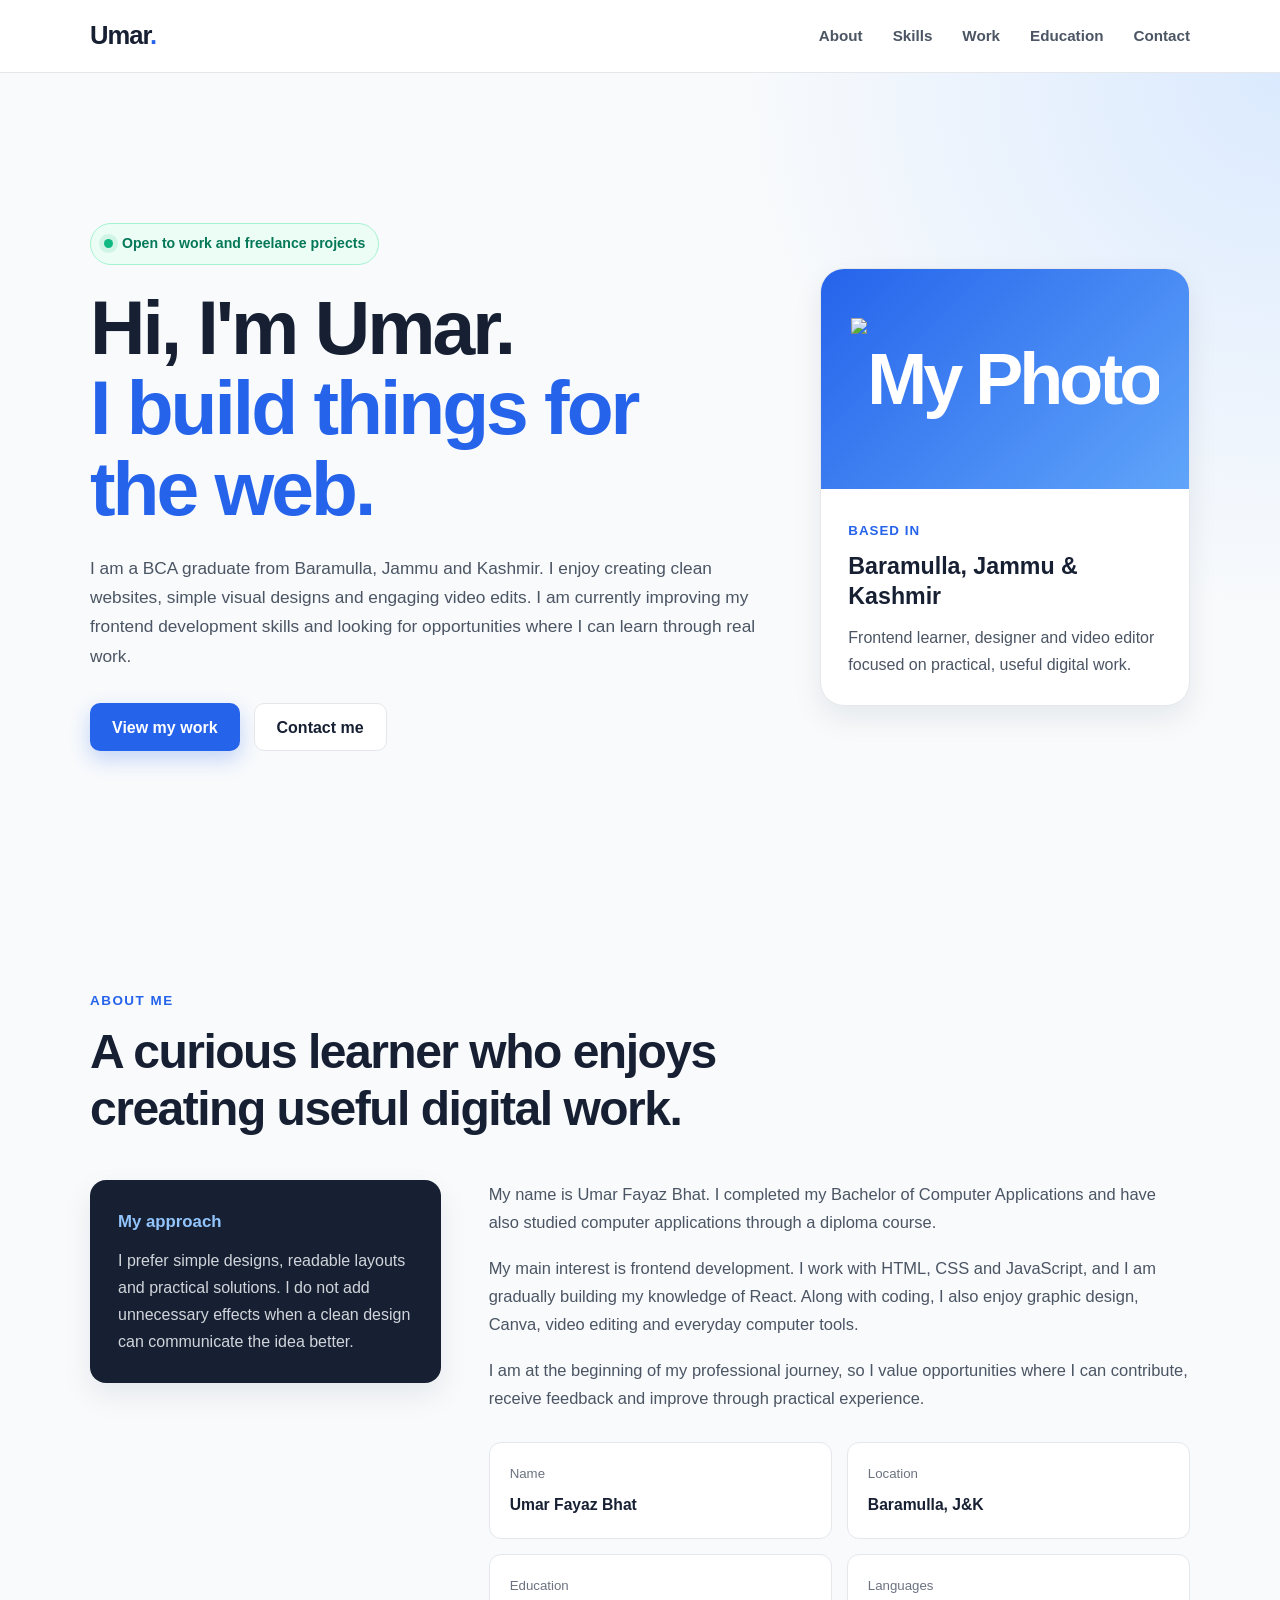
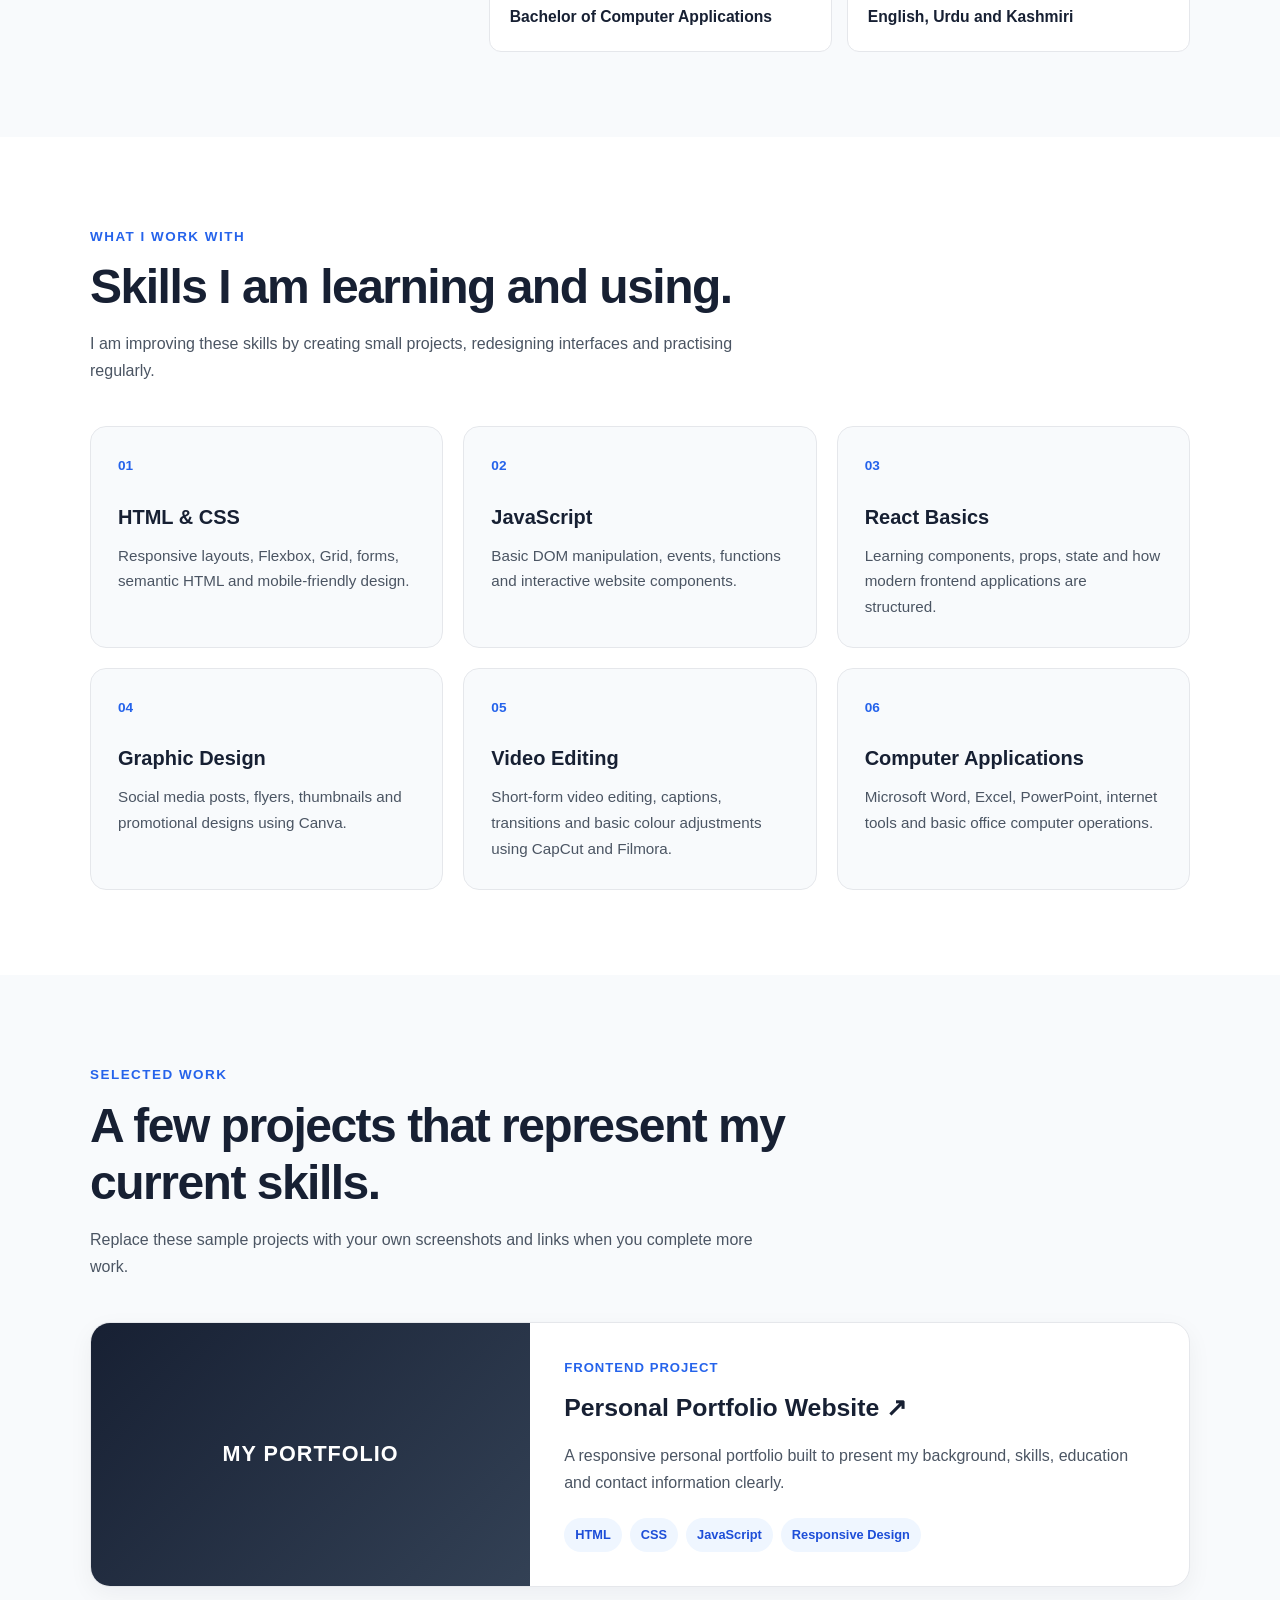
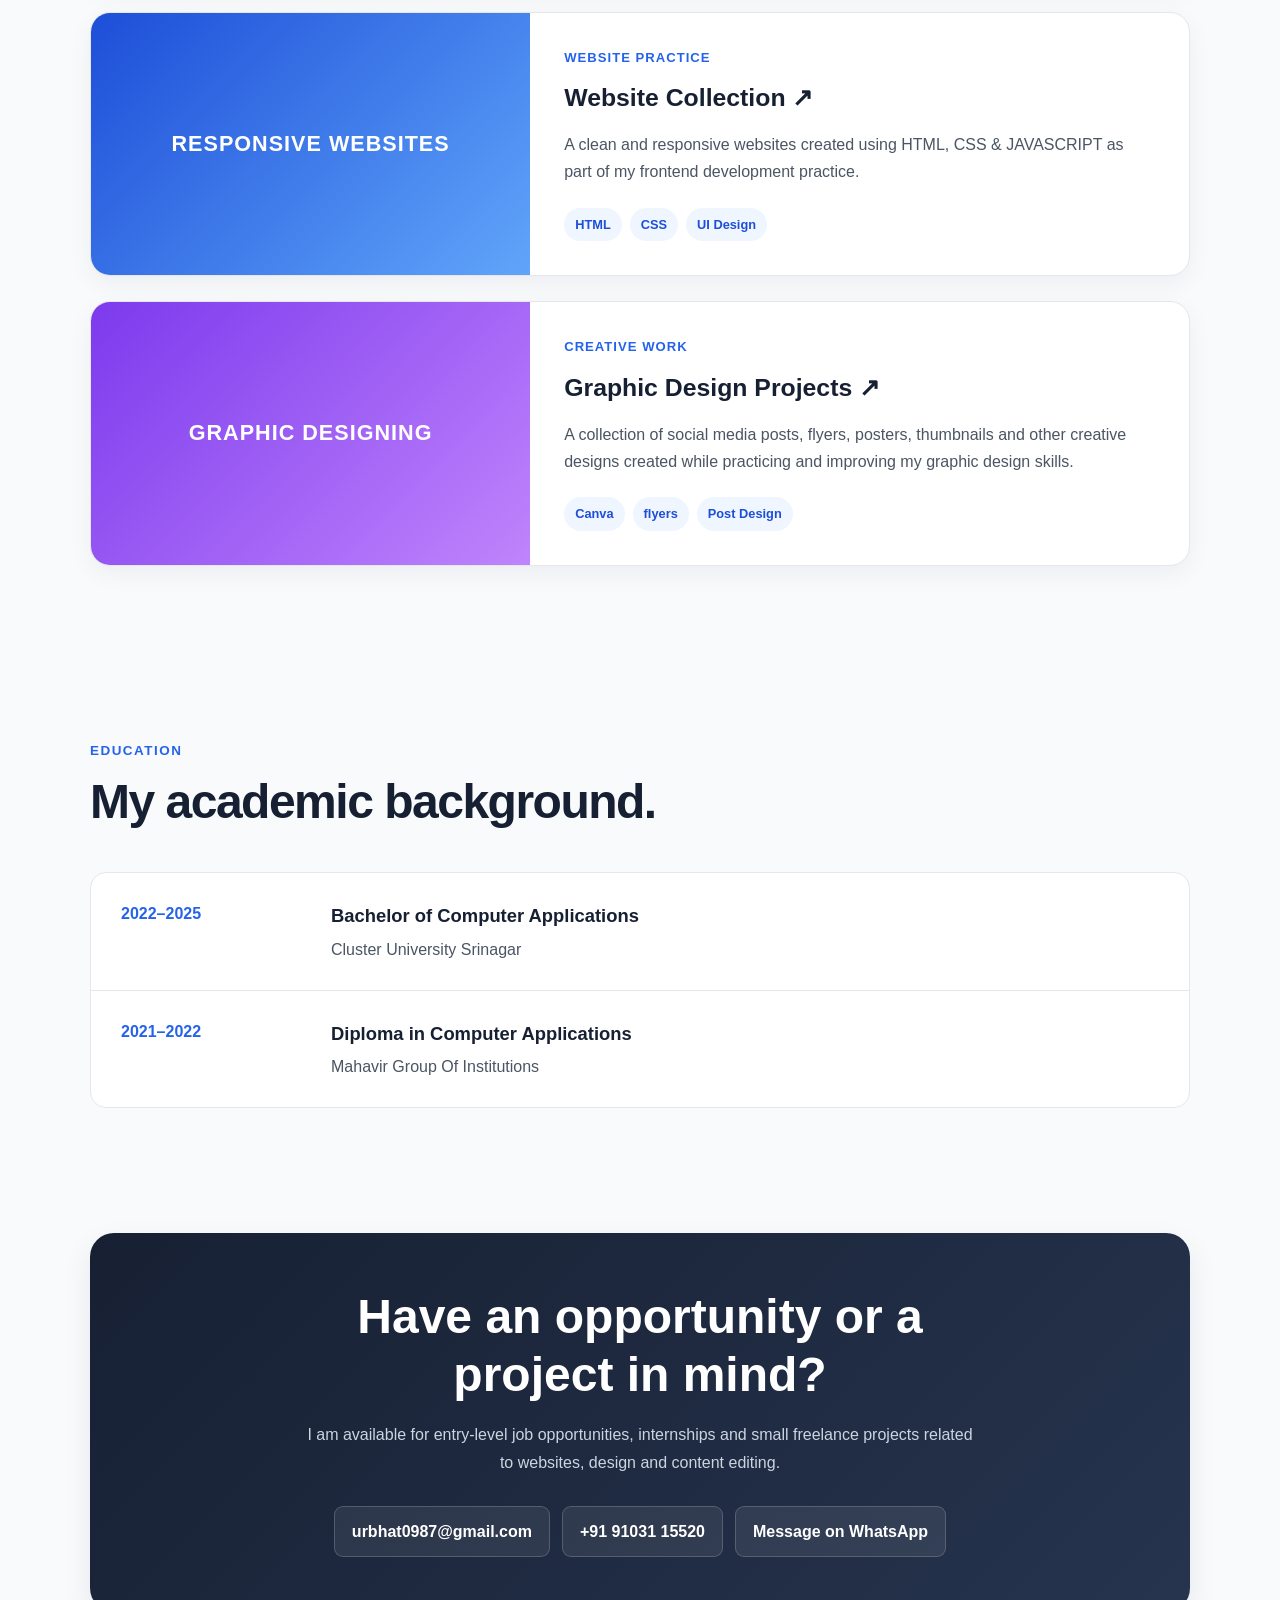
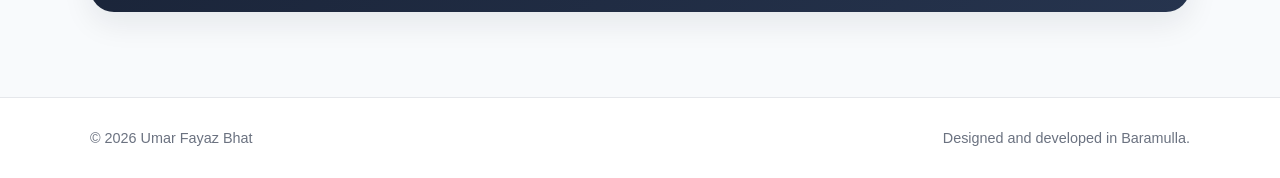
==== index.html @ e123c555 "Add files via upload" ====
<!DOCTYPE html>
<html lang="en">
<head>
  <meta charset="UTF-8">
  <meta name="viewport" content="width=device-width, initial-scale=1.0">
  <meta name="description" content="Portfolio of Umar Fayaz Bhat, a BCA graduate from Baramulla, Jammu and Kashmir.">
  <title>Umar Fayaz Bhat | Portfolio</title>

  <link rel="stylesheet" href="MyPortfolio.css">
</head>

<body>
  <header>
    <nav class="container">
      <a href="#home" class="logo">Umar<span>.</span></a>

      <button
        class="menu-button"
        id="menuButton"
        aria-label="Open navigation menu"
      >
        ☰
      </button>

      <ul class="nav-links" id="navLinks">
        <li><a href="#about">About</a></li>
        <li><a href="#skills">Skills</a></li>
        <li><a href="#work">Work</a></li>
        <li><a href="#education">Education</a></li>
        <li><a href="#contact">Contact</a></li>
      </ul>
    </nav>
  </header>

  <main>
    <section class="hero" id="home">
      <div class="container hero-grid">
        <div>
          <div class="availability">
            <span class="availability-dot"></span>
            Open to work and freelance projects
          </div>

          <h1>
            Hi, I'm Umar.
            <span>I build things for the web.</span>
          </h1>

          <p class="hero-description">
            I am a BCA graduate from Baramulla, Jammu and Kashmir. I enjoy
            creating clean websites, simple visual designs and engaging video
            edits. I am currently improving my frontend development skills and
            looking for opportunities where I can learn through real work.
          </p>

          <div class="hero-actions">
            <a href="#work" class="button button-primary">View my work</a>
            <a href="#contact" class="button button-secondary">Contact me</a>
          </div>
        </div>

        <aside class="hero-card">
          <img src="" alt="">
          <div class="profile-initials"><img src="D:\PORTFOLIO\IMAGES\My pic.png" alt="My Photo"></div>

          <div class="hero-card-content">
            <small>Based in</small>
            <h2>Baramulla, Jammu &amp; Kashmir</h2>
            <p>
              Frontend learner, designer and video editor focused on practical,
              useful digital work.
            </p>
          </div>
        </aside>
      </div>
    </section>

    <section id="about">
      <div class="container">
        <div class="section-heading">
          <span class="section-label">About me</span>
          <h2>A curious learner who enjoys creating useful digital work.</h2>
        </div>

        <div class="about-grid">
          <div class="about-note">
            <strong>My approach</strong>
            <p>
              I prefer simple designs, readable layouts and practical solutions.
              I do not add unnecessary effects when a clean design can
              communicate the idea better.
            </p>
          </div>

          <div class="about-text">
            <p>
              My name is Umar Fayaz Bhat. I completed my Bachelor of Computer
              Applications and have also studied computer applications through
              a diploma course.
            </p>

            <p>
              My main interest is frontend development. I work with HTML, CSS
              and JavaScript, and I am gradually building my knowledge of React.
              Along with coding, I also enjoy graphic design, Canva, video
              editing and everyday computer tools.
            </p>

            <p>
              I am at the beginning of my professional journey, so I value
              opportunities where I can contribute, receive feedback and improve
              through practical experience.
            </p>

            <div class="about-details">
              <div class="detail">
                <span>Name</span>
                <strong>Umar Fayaz Bhat</strong>
              </div>

              <div class="detail">
                <span>Location</span>
                <strong>Baramulla, J&amp;K</strong>
              </div>

              <div class="detail">
                <span>Education</span>
                <strong>Bachelor of Computer Applications</strong>
              </div>

              <div class="detail">
                <span>Languages</span>
                <strong>English, Urdu and Kashmiri</strong>
              </div>
            </div>
          </div>
        </div>
      </div>
    </section>

    <section class="skills" id="skills">
      <div class="container">
        <div class="section-heading">
          <span class="section-label">What I work with</span>
          <h2>Skills I am learning and using.</h2>
          <p>
            I am improving these skills by creating small projects,
            redesigning interfaces and practising regularly.
          </p>
        </div>

        <div class="skills-grid">
          <article class="skill-card">
            <div class="skill-number">01</div>
            <h3>HTML &amp; CSS</h3>
            <p>
              Responsive layouts, Flexbox, Grid, forms, semantic HTML and
              mobile-friendly design.
            </p>
          </article>

          <article class="skill-card">
            <div class="skill-number">02</div>
            <h3>JavaScript</h3>
            <p>
              Basic DOM manipulation, events, functions and interactive website
              components.
            </p>
          </article>

          <article class="skill-card">
            <div class="skill-number">03</div>
            <h3>React Basics</h3>
            <p>
              Learning components, props, state and how modern frontend
              applications are structured.
            </p>
          </article>

          <article class="skill-card">
            <div class="skill-number">04</div>
            <h3>Graphic Design</h3>
            <p>
              Social media posts, flyers, thumbnails and promotional designs
              using Canva.
            </p>
          </article>

          <article class="skill-card">
            <div class="skill-number">05</div>
            <h3>Video Editing</h3>
            <p>
              Short-form video editing, captions, transitions and basic colour
              adjustments using CapCut and Filmora.
            </p>
          </article>

          <article class="skill-card">
            <div class="skill-number">06</div>
            <h3>Computer Applications</h3>
            <p>
              Microsoft Word, Excel, PowerPoint, internet tools and basic office
              computer operations.
            </p>
          </article>
        </div>
      </div>
    </section>

    <section id="work">
      <div class="container">
        <div class="section-heading">
          <span class="section-label">Selected work</span>
          <h2>A few projects that represent my current skills.</h2>
          <p>
            Replace these sample projects with your own screenshots and links
            when you complete more work.
          </p>
        </div>

        <div class="project-list">
          <article class="project">
            <div class="project-visual">
              <span>MY PORTFOLIO</span>
            </div>

            <div class="project-content">
              <div class="project-type">Frontend project</div>
              <h3><a href="///D:/PORTFOLIO/index.html#home">Personal Portfolio Website ↗</a></h3>
              <p>
                A responsive personal portfolio built to present my background,
                skills, education and contact information clearly.
              </p>

              <div class="project-tools">
                <span>HTML</span>
                <span>CSS</span>
                <span>JavaScript</span>
                <span>Responsive Design</span>
              </div>
            </div>
          </article>

          <article class="project">
            <div class="project-visual">
              <span>RESPONSIVE WEBSITES</span>
            </div>

            <div class="project-content">
              <div class="project-type">Website Practice</div>
              <h3><a href="///D:/PORTFOLIO/Websites.html">Website Collection ↗</a></h3>

              <p>
                A clean and responsive websites created using HTML, CSS & JAVASCRIPT as part
                of my frontend development practice.
              </p>

              <div class="project-tools">
                <span>HTML</span>
                <span>CSS</span>
                <span>UI Design</span>
              </div>
            </div>
          </article>

          <article class="project">
            <div class="project-visual">
              <span>GRAPHIC DESIGNING</span>
            </div>

            <div class="project-content">
              <div class="project-type">Creative Work</div>
              <h3><a href="///D:/PORTFOLIO/designing.html">Graphic Design Projects ↗</a></h3>
              <p>
                A collection of social media posts, flyers, posters, thumbnails and
                other creative designs created while practicing and improving my
                graphic design skills.
              </p>

              <div class="project-tools">
                <span>Canva</span>
                <span>flyers</span>
                <span>Post Design</span>
              </div>
            </div>
          </article>
        </div>
      </div>
    </section>

    <section id="education">
      <div class="container">
        <div class="section-heading">
          <span class="section-label">Education</span>
          <h2>My academic background.</h2>
        </div>

        <div class="education-list">
          <article class="education-item">
            <div class="education-year">2022–2025</div>
            <div>
              <h3>Bachelor of Computer Applications</h3>
              <p>Cluster University Srinagar</p>
            </div>
          </article>

          <article class="education-item">
            <div class="education-year">2021–2022</div>
            <div>
              <h3>Diploma in Computer Applications</h3>
              <p>Mahavir Group Of Institutions</p>
            </div>
          </article>
        </div>
      </div>
    </section>

    <section class="contact" id="contact">
      <div class="container">
        <div class="contact-box">
          <h2>Have an opportunity or a project in mind?</h2>

          <p>
            I am available for entry-level job opportunities, internships and
            small freelance projects related to websites, design and content
            editing.
          </p>

          <div class="contact-links">
            <a class="contact-link" href="mailto:urbhat0987@gmail.com">
              urbhat0987@gmail.com
            </a>

            <a class="contact-link" href="tel:+919103115520">
              +91 91031 15520
            </a>

            <a
              class="contact-link"
              href="https://wa.me/919103115520"
              target="_blank"
              rel="noopener noreferrer"
            >
              Message on WhatsApp
            </a>
          </div>
        </div>
      </div>
    </section>
  </main>

  <footer>
    <div class="container footer-content">
      <p>© <span id="currentYear"></span> Umar Fayaz Bhat</p>
      <p>Designed and developed in Baramulla.</p>
    </div>
  </footer>

  <script src="MyPortfolio.js"></script>
</body>
</html>
---- MyPortfolio.css ----
:root {
  --primary: #2563eb;
  --primary-dark: #1d4ed8;
  --dark: #172033;
  --text: #4b5563;
  --light-text: #6b7280;
  --background: #f8fafc;
  --surface: #ffffff;
  --soft-blue: #eff6ff;
  --border: #e5e7eb;
  --shadow: 0 12px 30px rgba(15, 23, 42, 0.08);
  --radius: 16px;
}

* {
  margin: 0;
  padding: 0;
  box-sizing: border-box;
}

html {
  scroll-behavior: smooth;
}

body {
  font-family: Arial, Helvetica, sans-serif;
  background: var(--background);
  color: var(--dark);
  line-height: 1.7;
}

a {
  color: inherit;
  text-decoration: none;
}

ul {
  list-style: none;
}

img {
  max-width: 100%;
  display: block;
}

.container {
  width: min(1100px, 90%);
  margin: 0 auto;
}

section {
  padding: 85px 0;
}

/* Header and navigation */

header {
  position: sticky;
  top: 0;
  z-index: 1000;
  background: rgba(255, 255, 255, 0.95);
  border-bottom: 1px solid var(--border);
  backdrop-filter: blur(10px);
}

nav {
  min-height: 72px;
  display: flex;
  align-items: center;
  justify-content: space-between;
}

.logo {
  font-size: 1.6rem;
  font-weight: 800;
  color: var(--dark);
  letter-spacing: -1px;
}

.logo span {
  color: var(--primary);
}

.nav-links {
  display: flex;
  align-items: center;
  gap: 30px;
}

.nav-links a {
  position: relative;
  color: var(--text);
  font-size: 0.95rem;
  font-weight: 600;
  transition: color 0.25s ease;
}

.nav-links a::after {
  content: "";
  position: absolute;
  left: 0;
  bottom: -7px;
  width: 0;
  height: 2px;
  background: var(--primary);
  transition: width 0.25s ease;
}

.nav-links a:hover {
  color: var(--primary);
}

.nav-links a:hover::after {
  width: 100%;
}

.menu-button {
  display: none;
  border: 0;
  background: var(--soft-blue);
  color: var(--primary);
  width: 43px;
  height: 43px;
  border-radius: 10px;
  font-size: 1.4rem;
  cursor: pointer;
}

/* Hero section */

.hero {
  min-height: calc(100vh - 72px);
  display: flex;
  align-items: center;
  background:
    radial-gradient(circle at top right, #dbeafe 0, transparent 35%),
    var(--background);
}

.hero-grid {
  display: grid;
  grid-template-columns: 1.35fr 0.75fr;
  gap: 65px;
  align-items: center;
}

.availability {
  display: inline-flex;
  align-items: center;
  gap: 9px;
  margin-bottom: 22px;
  padding: 8px 13px;
  background: #ecfdf5;
  color: #047857;
  border: 1px solid #a7f3d0;
  border-radius: 50px;
  font-size: 0.88rem;
  font-weight: 700;
}

.availability-dot {
  width: 9px;
  height: 9px;
  background: #10b981;
  border-radius: 50%;
  box-shadow: 0 0 0 5px rgba(16, 185, 129, 0.13);
}

.hero h1 {
  max-width: 760px;
  font-size: clamp(2.7rem, 6vw, 5.1rem);
  line-height: 1.05;
  letter-spacing: -3px;
}

.hero h1 span {
  display: block;
  color: var(--primary);
}

.hero-description {
  max-width: 680px;
  margin-top: 25px;
  color: var(--text);
  font-size: 1.08rem;
}

.hero-actions {
  display: flex;
  flex-wrap: wrap;
  gap: 14px;
  margin-top: 32px;
}

.button {
  display: inline-flex;
  align-items: center;
  justify-content: center;
  min-height: 48px;
  padding: 0 22px;
  border-radius: 10px;
  font-weight: 700;
  transition: all 0.25s ease;
}

.button-primary {
  background: var(--primary);
  color: #ffffff;
  box-shadow: 0 8px 20px rgba(37, 99, 235, 0.25);
}

.button-primary:hover {
  background: var(--primary-dark);
  transform: translateY(-2px);
}

.button-secondary {
  background: var(--surface);
  color: var(--dark);
  border: 1px solid var(--border);
}

.button-secondary:hover {
  color: var(--primary);
  border-color: var(--primary);
  transform: translateY(-2px);
}

.hero-card {
  overflow: hidden;
  background: var(--surface);
  border: 1px solid var(--border);
  border-radius: 24px;
  box-shadow: var(--shadow);
}

.profile-initials {
  min-height: 220px;
  display: grid;
  place-items: center;
  background: linear-gradient(135deg, var(--primary), #60a5fa);
  color: #ffffff;
  font-size: 4.5rem;
  font-weight: 800;
  letter-spacing: -4px;
}

.hero-card-content {
  padding: 27px;
}

.hero-card-content small {
  color: var(--primary);
  font-weight: 700;
  text-transform: uppercase;
  letter-spacing: 1px;
}

.hero-card-content h2 {
  margin: 8px 0 12px;
  font-size: 1.45rem;
  line-height: 1.3;
}

.hero-card-content p {
  color: var(--text);
}

/* Shared headings */

.section-heading {
  max-width: 760px;
  margin-bottom: 42px;
}

.section-label {
  display: inline-block;
  margin-bottom: 10px;
  color: var(--primary);
  font-size: 0.84rem;
  font-weight: 800;
  letter-spacing: 1.5px;
  text-transform: uppercase;
}

.section-heading h2 {
  font-size: clamp(2rem, 4vw, 3rem);
  line-height: 1.2;
  letter-spacing: -1.5px;
}

.section-heading p {
  margin-top: 14px;
  color: var(--text);
  max-width: 680px;
}

/* About section */

.about-grid {
  display: grid;
  grid-template-columns: 0.75fr 1.5fr;
  gap: 48px;
  align-items: start;
}

.about-note {
  position: sticky;
  top: 105px;
  padding: 28px;
  background: var(--dark);
  color: #ffffff;
  border-radius: var(--radius);
  box-shadow: var(--shadow);
}

.about-note strong {
  display: block;
  margin-bottom: 10px;
  color: #93c5fd;
  font-size: 1.05rem;
}

.about-note p {
  color: #d1d5db;
}

.about-text > p {
  margin-bottom: 18px;
  color: var(--text);
  font-size: 1.03rem;
}

.about-details {
  display: grid;
  grid-template-columns: repeat(2, 1fr);
  gap: 15px;
  margin-top: 30px;
}

.detail {
  padding: 20px;
  background: var(--surface);
  border: 1px solid var(--border);
  border-radius: 12px;
}

.detail span {
  display: block;
  margin-bottom: 5px;
  color: var(--light-text);
  font-size: 0.83rem;
}

.detail strong {
  font-size: 0.98rem;
}

/* Skills section */

.skills {
  background: var(--surface);
}

.skills-grid {
  display: grid;
  grid-template-columns: repeat(3, 1fr);
  gap: 20px;
}

.skill-card {
  position: relative;
  padding: 27px;
  background: var(--background);
  border: 1px solid var(--border);
  border-radius: var(--radius);
  transition: transform 0.25s ease, box-shadow 0.25s ease,
    border-color 0.25s ease;
}

.skill-card:hover {
  transform: translateY(-6px);
  border-color: #bfdbfe;
  box-shadow: var(--shadow);
}

.skill-number {
  margin-bottom: 22px;
  color: var(--primary);
  font-size: 0.85rem;
  font-weight: 800;
}

.skill-card h3 {
  margin-bottom: 9px;
  font-size: 1.25rem;
}

.skill-card p {
  color: var(--text);
  font-size: 0.95rem;
}

/* Projects section */

.project-list {
  display: grid;
  gap: 25px;
}

.project {
  overflow: hidden;
  display: grid;
  grid-template-columns: 0.8fr 1.2fr;
  background: var(--surface);
  border: 1px solid var(--border);
  border-radius: 20px;
  box-shadow: 0 8px 25px rgba(15, 23, 42, 0.05);
  transition: transform 0.25s ease, box-shadow 0.25s ease;
}

.project:hover {
  transform: translateY(-5px);
  box-shadow: var(--shadow);
}

.project-visual {
  min-height: 245px;
  display: grid;
  place-items: center;
  padding: 25px;
  background: linear-gradient(135deg, #172033, #334155);
  color: #ffffff;
  text-align: center;
}

.project:nth-child(2) .project-visual {
  background: linear-gradient(135deg, #1d4ed8, #60a5fa);
}

.project:nth-child(3) .project-visual {
  background: linear-gradient(135deg, #7c3aed, #c084fc);
}

.project-visual span {
  font-size: 1.35rem;
  font-weight: 800;
  letter-spacing: 1px;
}

.project-content {
  padding: 34px;
}

.project-type {
  min-height: 20px;
  margin-bottom: 8px;
  color: var(--primary);
  font-size: 0.82rem;
  font-weight: 800;
  letter-spacing: 1px;
  text-transform: uppercase;
}

.project-content h3 {
  margin-bottom: 12px;
  font-size: 1.55rem;
}

.project-content h3 a {
  transition: color 0.2s ease;
}

.project-content h3 a:hover {
  color: var(--primary);
}

.project-content p {
  color: var(--text);
}

.project-tools {
  display: flex;
  flex-wrap: wrap;
  gap: 8px;
  margin-top: 22px;
}

.project-tools span {
  padding: 6px 11px;
  background: var(--soft-blue);
  color: var(--primary-dark);
  border-radius: 50px;
  font-size: 0.8rem;
  font-weight: 700;
}

/* Education section */

.education-list {
  overflow: hidden;
  background: var(--surface);
  border: 1px solid var(--border);
  border-radius: var(--radius);
}

.education-item {
  display: grid;
  grid-template-columns: 180px 1fr;
  gap: 30px;
  padding: 27px 30px;
  border-bottom: 1px solid var(--border);
}

.education-item:last-child {
  border-bottom: 0;
}

.education-year {
  color: var(--primary);
  font-weight: 800;
}

.education-item h3 {
  margin-bottom: 4px;
  font-size: 1.15rem;
}

.education-item p {
  color: var(--text);
}

/* Contact section */

.contact {
  padding-top: 40px;
}

.contact-box {
  padding: 55px;
  background: linear-gradient(135deg, var(--dark), #26344e);
  color: #ffffff;
  border-radius: 24px;
  text-align: center;
  box-shadow: var(--shadow);
}

.contact-box h2 {
  max-width: 700px;
  margin: 0 auto;
  font-size: clamp(2rem, 4vw, 3rem);
  line-height: 1.2;
}

.contact-box > p {
  max-width: 680px;
  margin: 18px auto 0;
  color: #cbd5e1;
}

.contact-links {
  display: flex;
  flex-wrap: wrap;
  justify-content: center;
  gap: 12px;
  margin-top: 30px;
}

.contact-link {
  padding: 11px 17px;
  background: rgba(255, 255, 255, 0.08);
  border: 1px solid rgba(255, 255, 255, 0.18);
  border-radius: 9px;
  color: #ffffff;
  font-weight: 700;
  transition: all 0.25s ease;
}

.contact-link:hover {
  background: #ffffff;
  color: var(--dark);
}

/* Footer */

footer {
  padding: 28px 0;
  background: var(--surface);
  border-top: 1px solid var(--border);
}

.footer-content {
  display: flex;
  justify-content: space-between;
  gap: 20px;
  color: var(--light-text);
  font-size: 0.9rem;
}

/* Responsive design */

@media (max-width: 900px) {
  .hero-grid,
  .about-grid {
    grid-template-columns: 1fr;
  }

  .hero {
    padding-top: 65px;
  }

  .hero-card {
    max-width: 520px;
  }

  .about-note {
    position: static;
  }

  .skills-grid {
    grid-template-columns: repeat(2, 1fr);
  }

  .project {
    grid-template-columns: 1fr;
  }

  .project-visual {
    min-height: 190px;
  }
}

@media (max-width: 700px) {
  section {
    padding: 65px 0;
  }

  .menu-button {
    display: grid;
    place-items: center;
  }

  .nav-links {
    position: absolute;
    top: 72px;
    left: 5%;
    right: 5%;
    display: none;
    flex-direction: column;
    align-items: stretch;
    gap: 0;
    padding: 12px;
    background: #ffffff;
    border: 1px solid var(--border);
    border-radius: 14px;
    box-shadow: var(--shadow);
  }

  .nav-links.active {
    display: flex;
  }

  .nav-links a {
    display: block;
    padding: 12px;
    border-radius: 8px;
  }

  .nav-links a:hover {
    background: var(--soft-blue);
  }

  .nav-links a::after {
    display: none;
  }

  .hero h1 {
    letter-spacing: -2px;
  }

  .skills-grid,
  .about-details {
    grid-template-columns: 1fr;
  }

  .education-item {
    grid-template-columns: 1fr;
    gap: 7px;
  }

  .contact-box {
    padding: 38px 22px;
  }

  .contact-links {
    flex-direction: column;
  }

  .contact-link {
    width: 100%;
  }

  .footer-content {
    flex-direction: column;
    text-align: center;
    gap: 5px;
  }
}

@media (max-width: 450px) {
  .container {
    width: min(92%, 1100px);
  }

  .hero-actions {
    flex-direction: column;
  }

  .button {
    width: 100%;
  }

  .project-content {
    padding: 25px 21px;
  }

  .profile-initials {
    min-height: 180px;
    font-size: 3.7rem;
  }
}
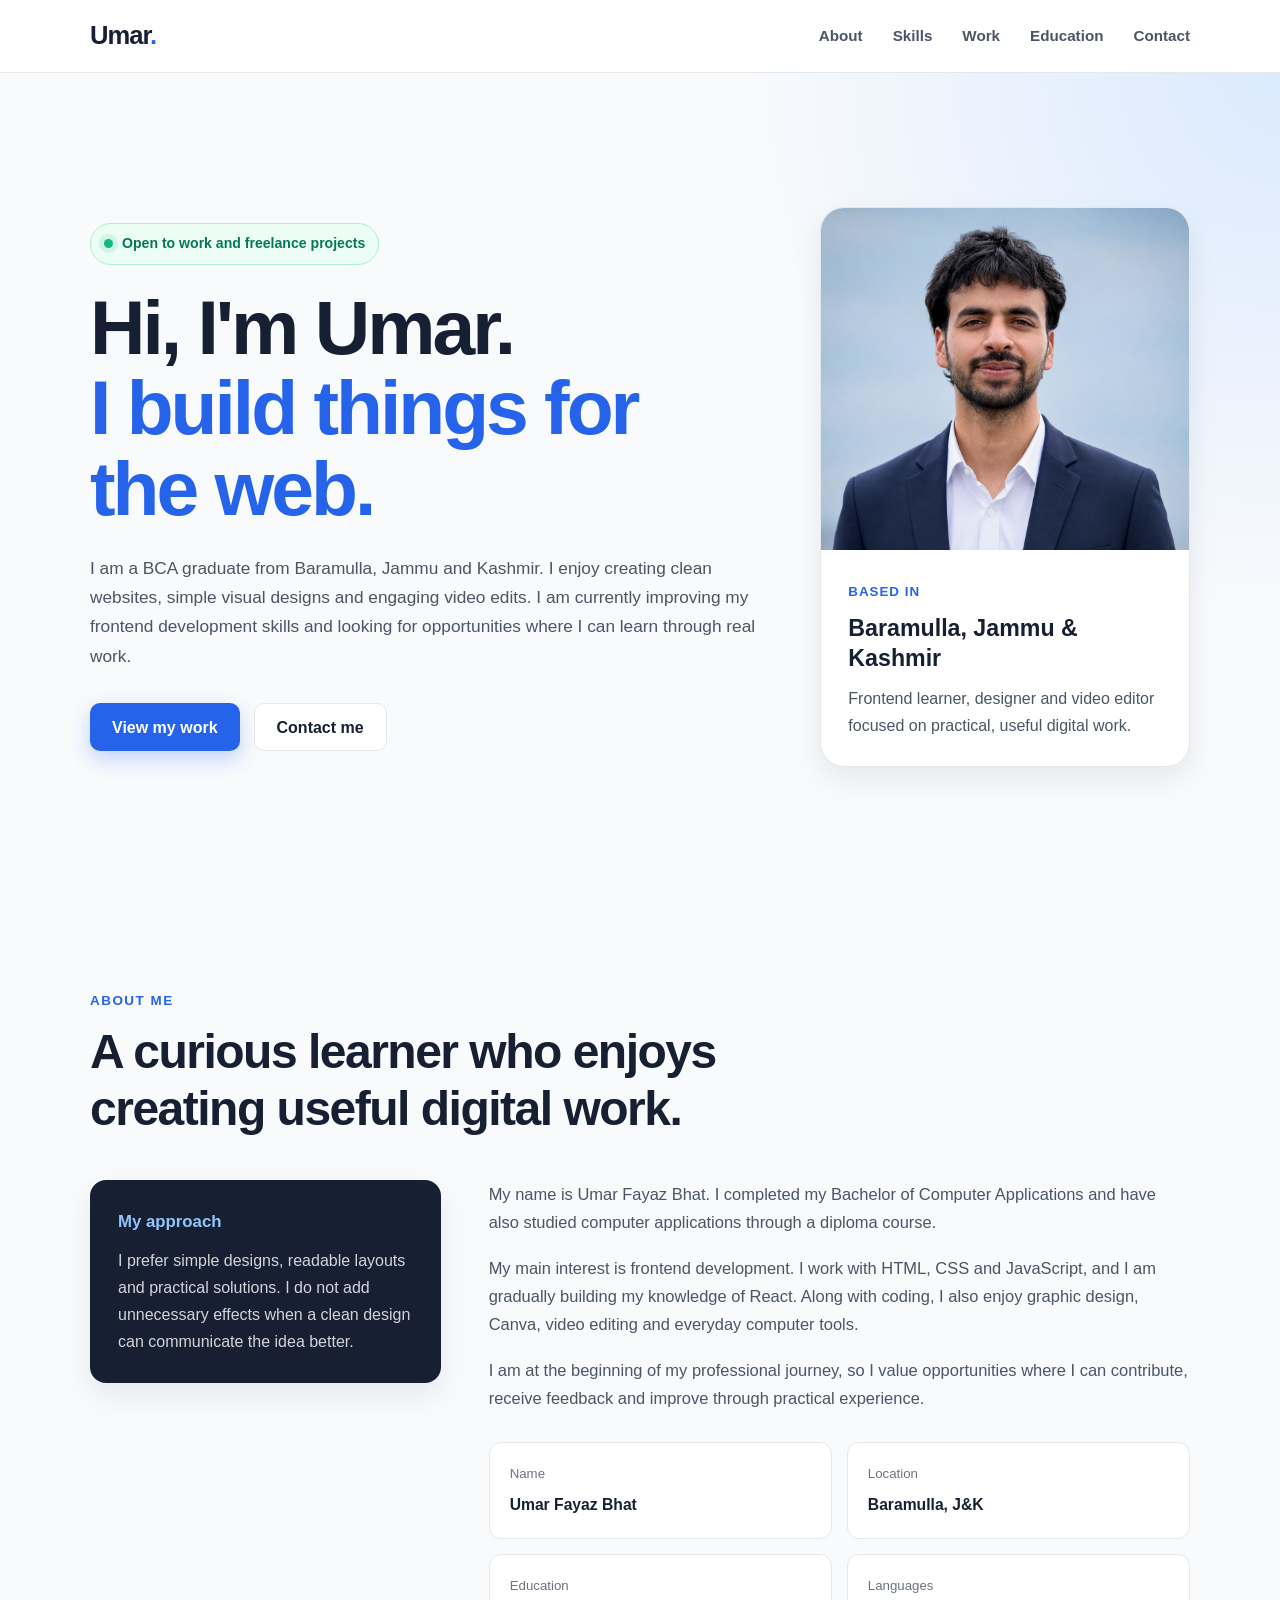
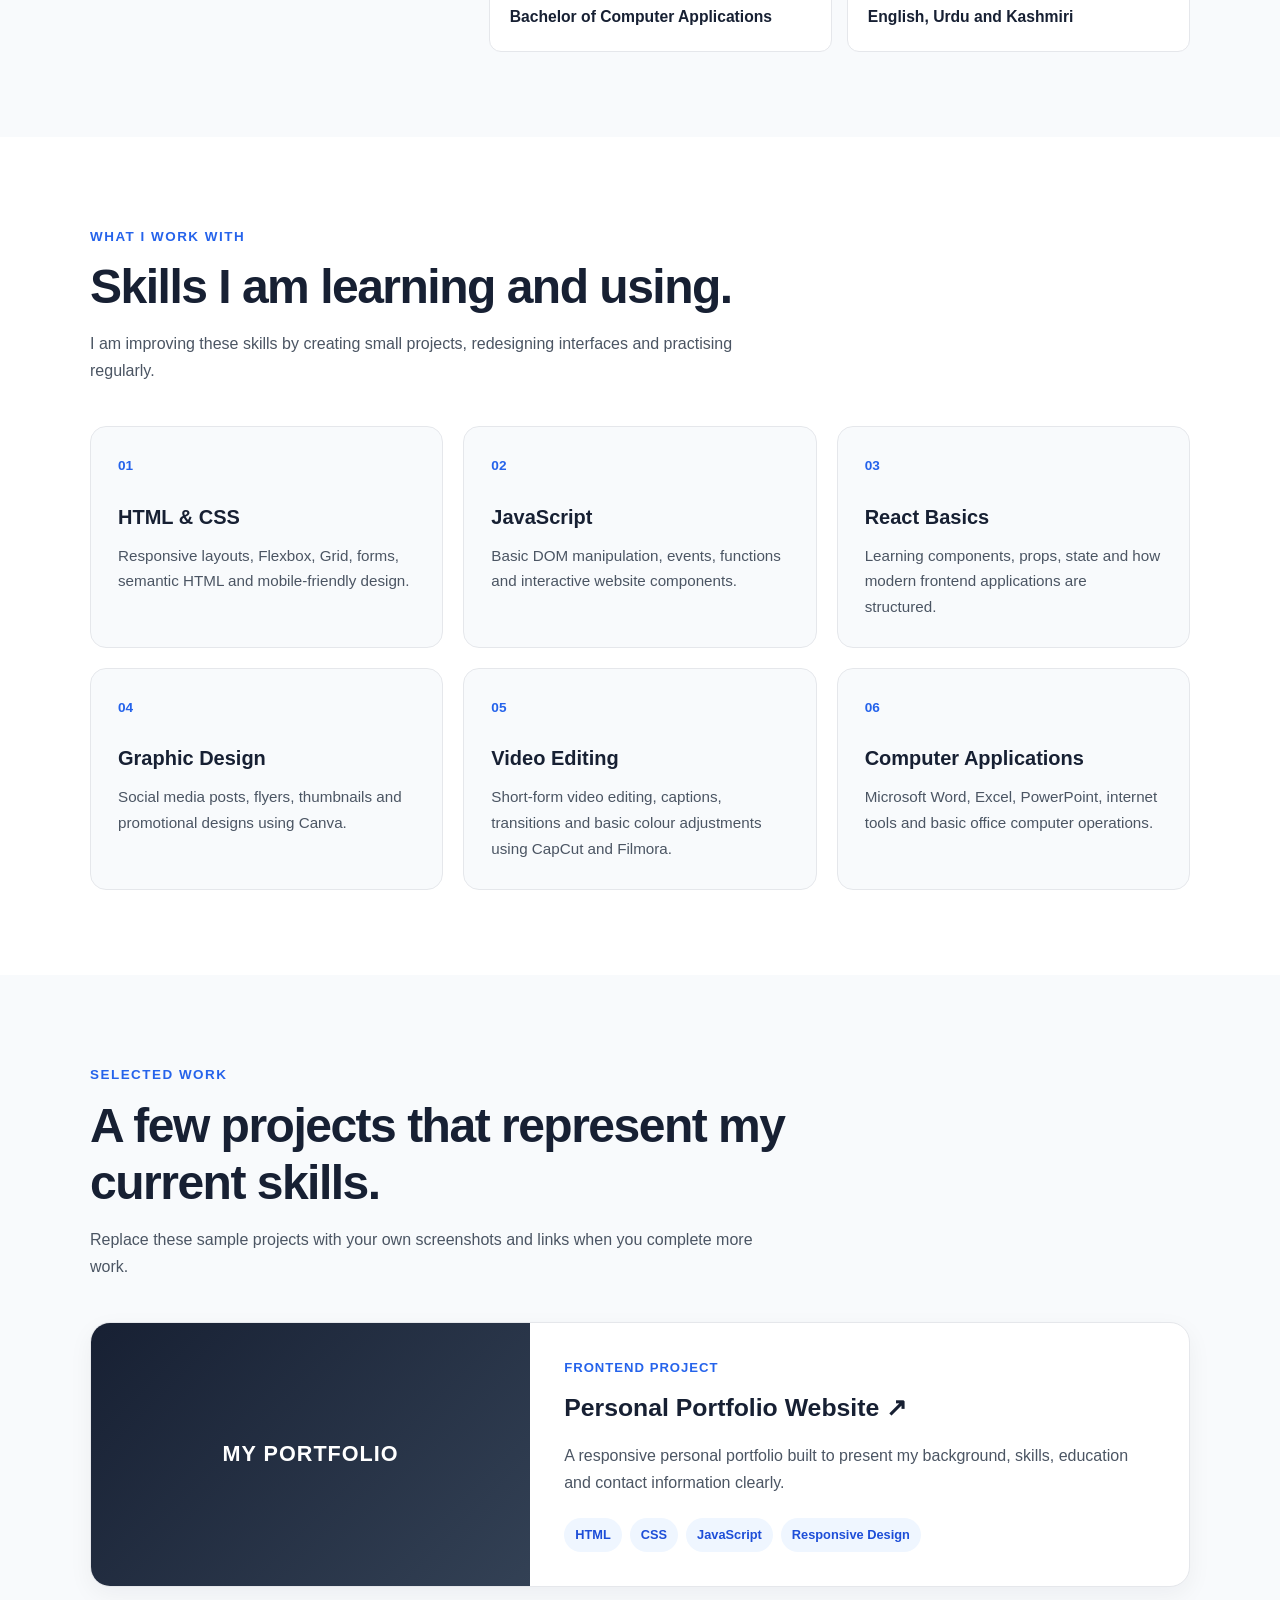
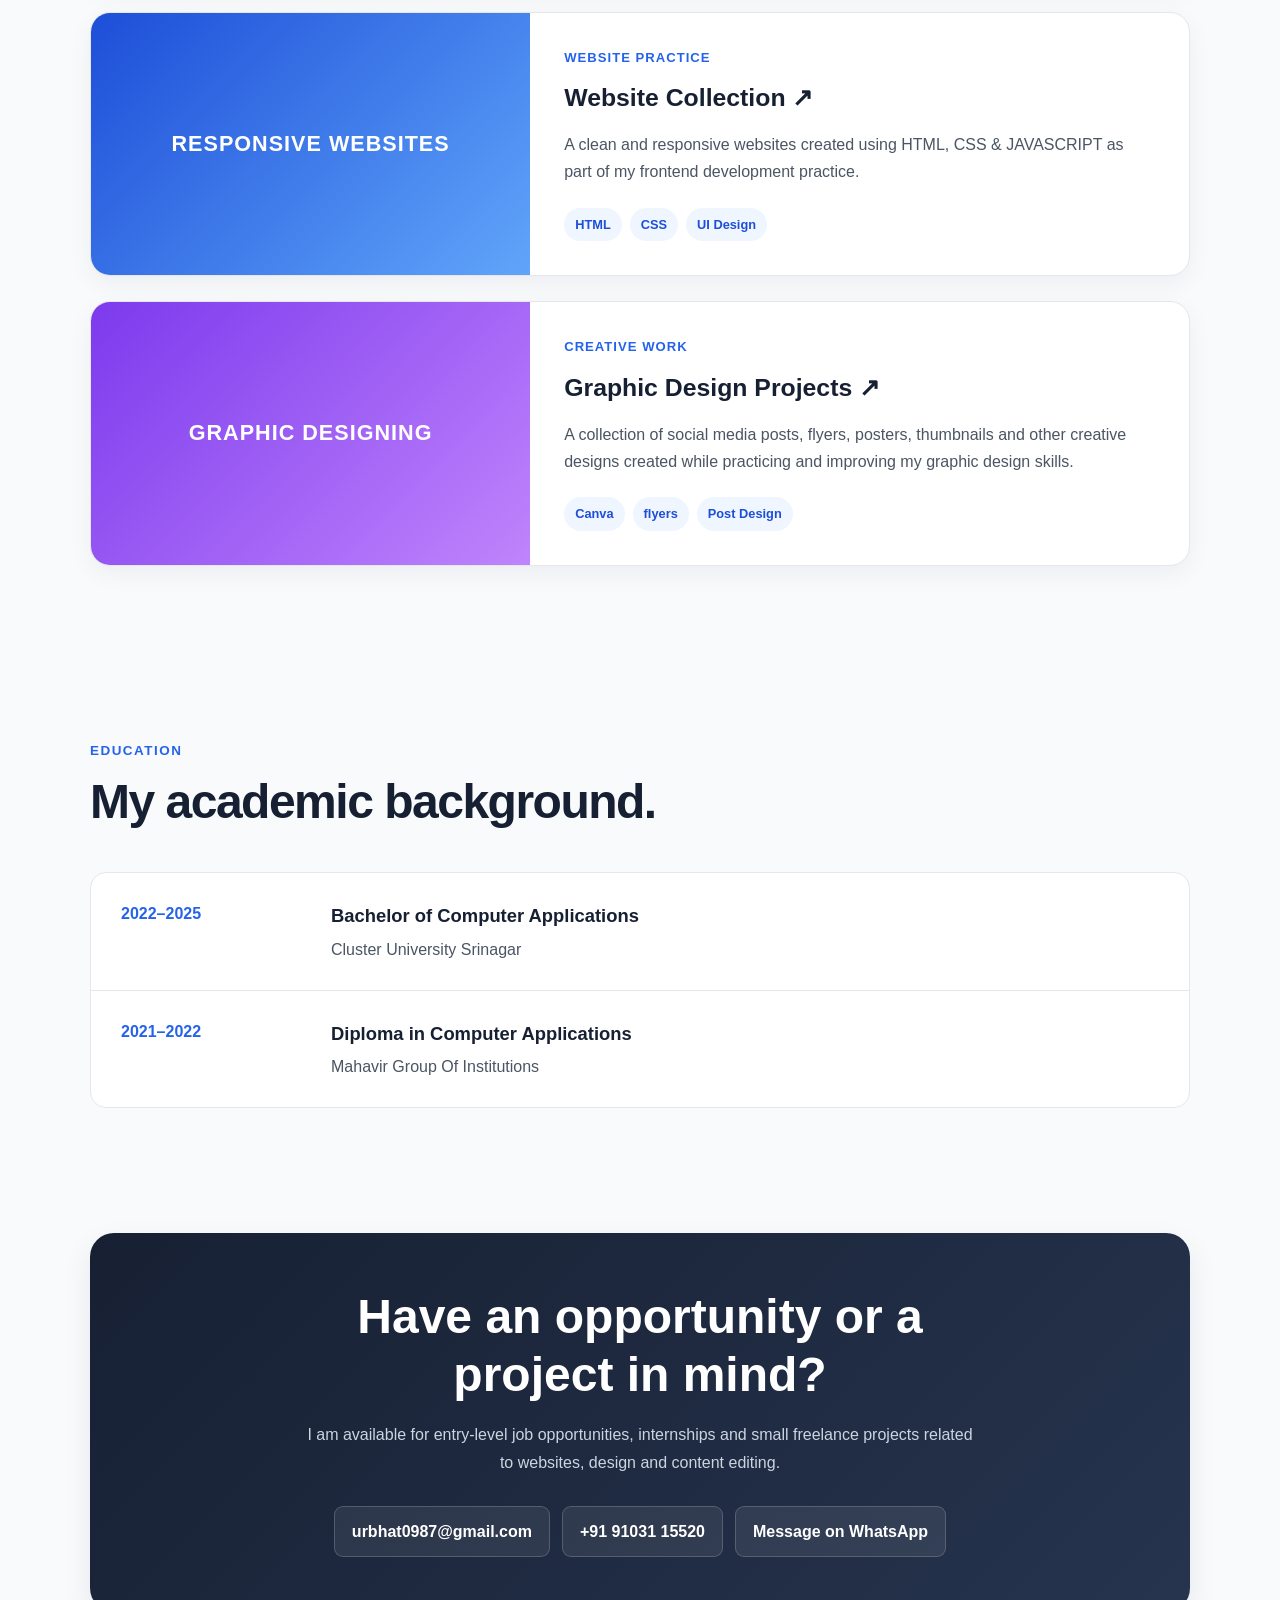
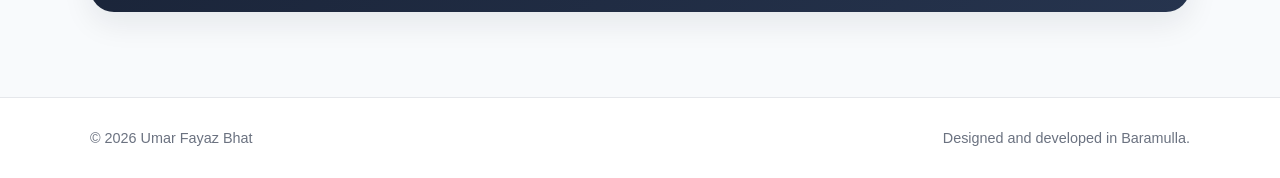
==== commit a4e09c20: "Update index.html" ====
--- a/index.html
+++ b/index.html
@@ -61,7 +61,7 @@
 
         <aside class="hero-card">
           <img src="" alt="">
-          <div class="profile-initials"><img src="D:\PORTFOLIO\IMAGES\My pic.png" alt="My Photo"></div>
+          <div class="profile-initials"><img src="My pic.png" alt="My Photo"></div>
 
           <div class="hero-card-content">
             <small>Based in</small>
@@ -226,7 +226,7 @@
 
             <div class="project-content">
               <div class="project-type">Frontend project</div>
-              <h3><a href="///D:/PORTFOLIO/index.html#home">Personal Portfolio Website ↗</a></h3>
+              <h3><a href="index.html#home">Personal Portfolio Website ↗</a></h3>
               <p>
                 A responsive personal portfolio built to present my background,
                 skills, education and contact information clearly.
@@ -248,7 +248,7 @@
 
             <div class="project-content">
               <div class="project-type">Website Practice</div>
-              <h3><a href="///D:/PORTFOLIO/Websites.html">Website Collection ↗</a></h3>
+              <h3><a href="Websites.html">Website Collection ↗</a></h3>
 
               <p>
                 A clean and responsive websites created using HTML, CSS & JAVASCRIPT as part
@@ -270,7 +270,7 @@
 
             <div class="project-content">
               <div class="project-type">Creative Work</div>
-              <h3><a href="///D:/PORTFOLIO/designing.html">Graphic Design Projects ↗</a></h3>
+              <h3><a href="designing.html">Graphic Design Projects ↗</a></h3>
               <p>
                 A collection of social media posts, flyers, posters, thumbnails and
                 other creative designs created while practicing and improving my
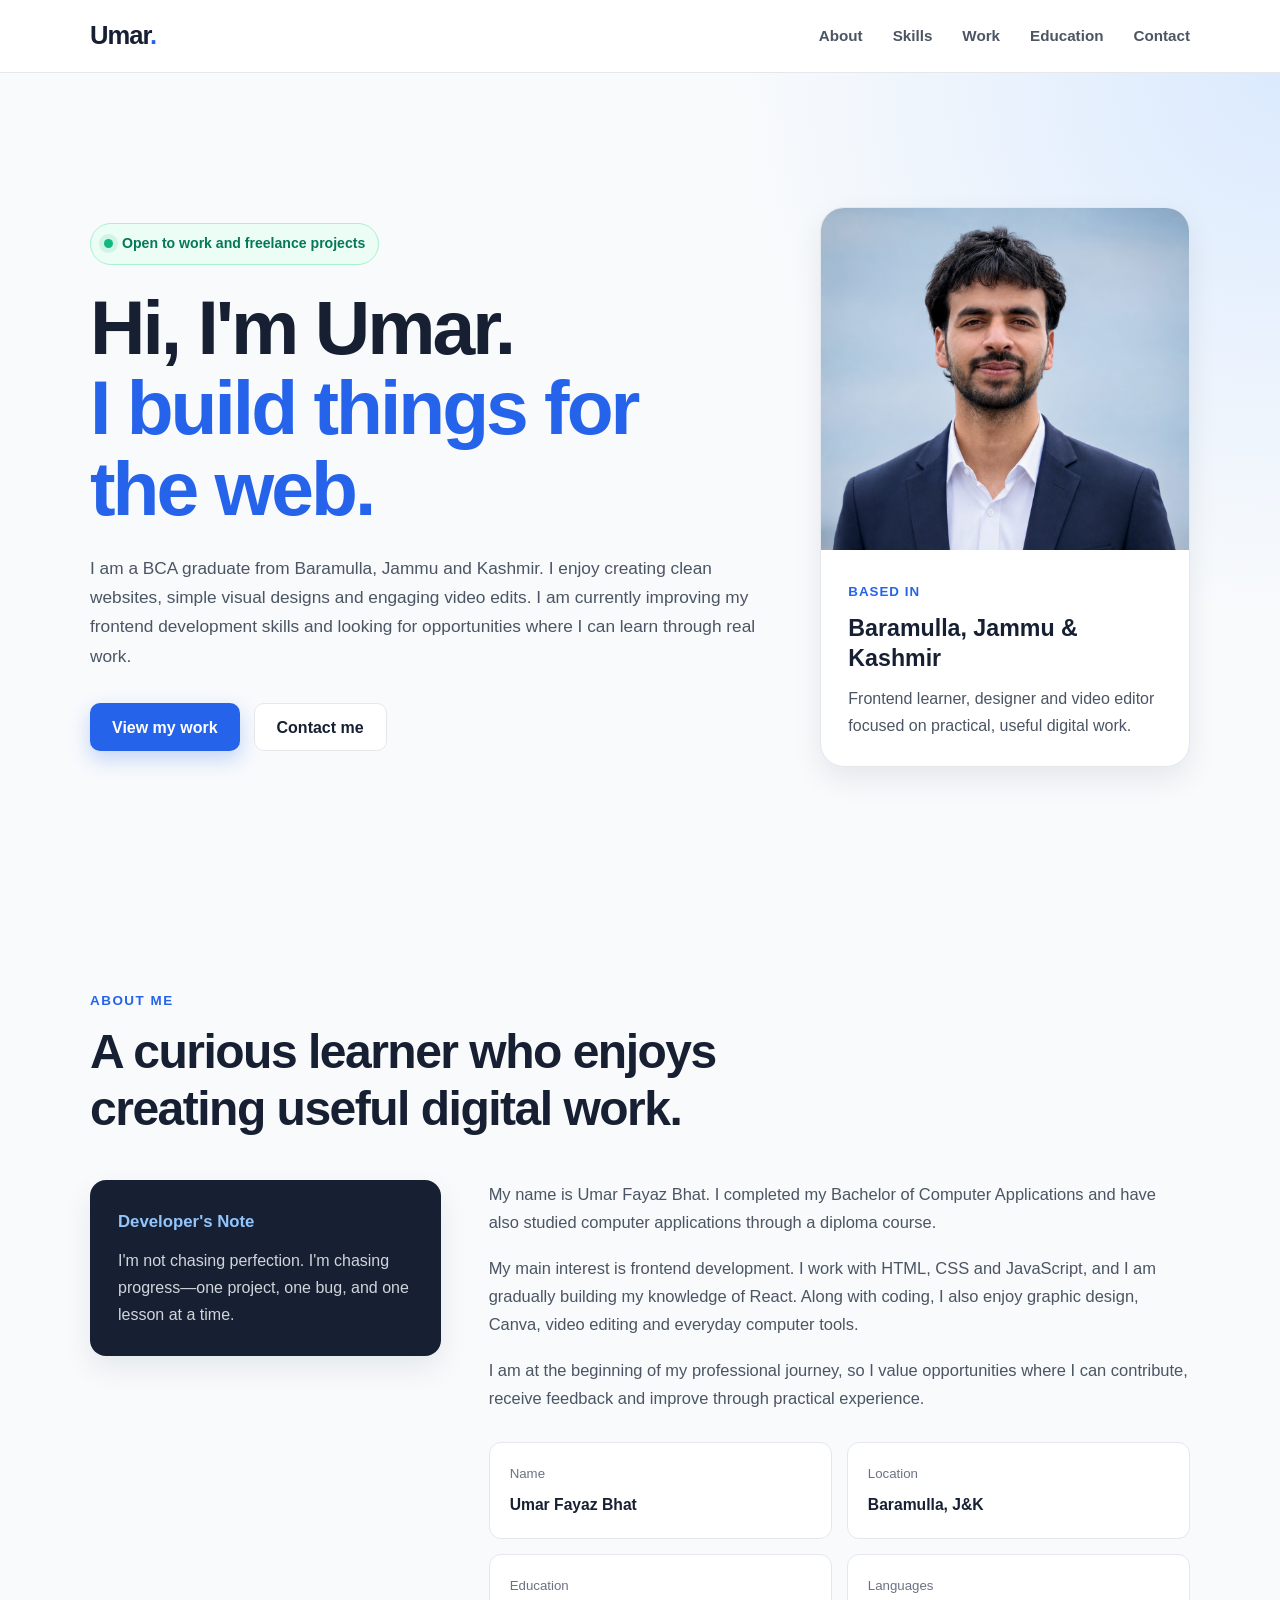
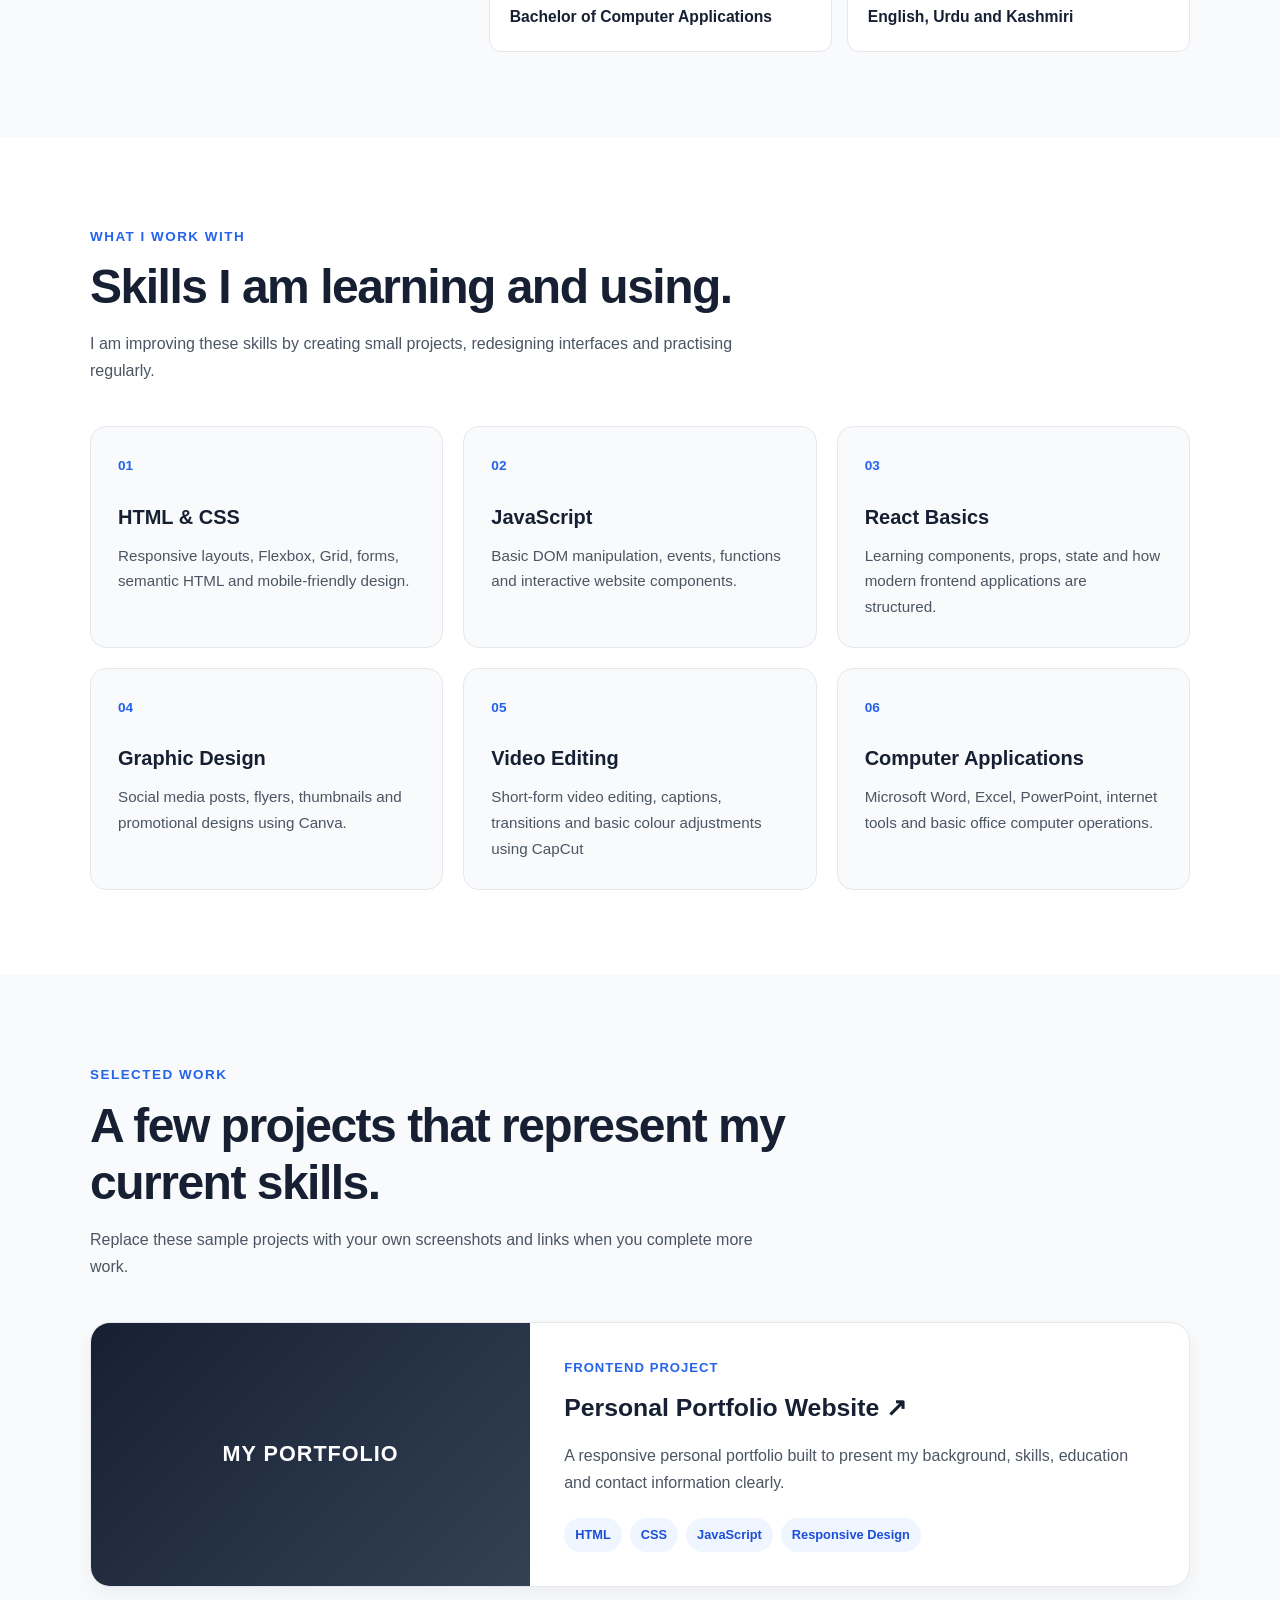
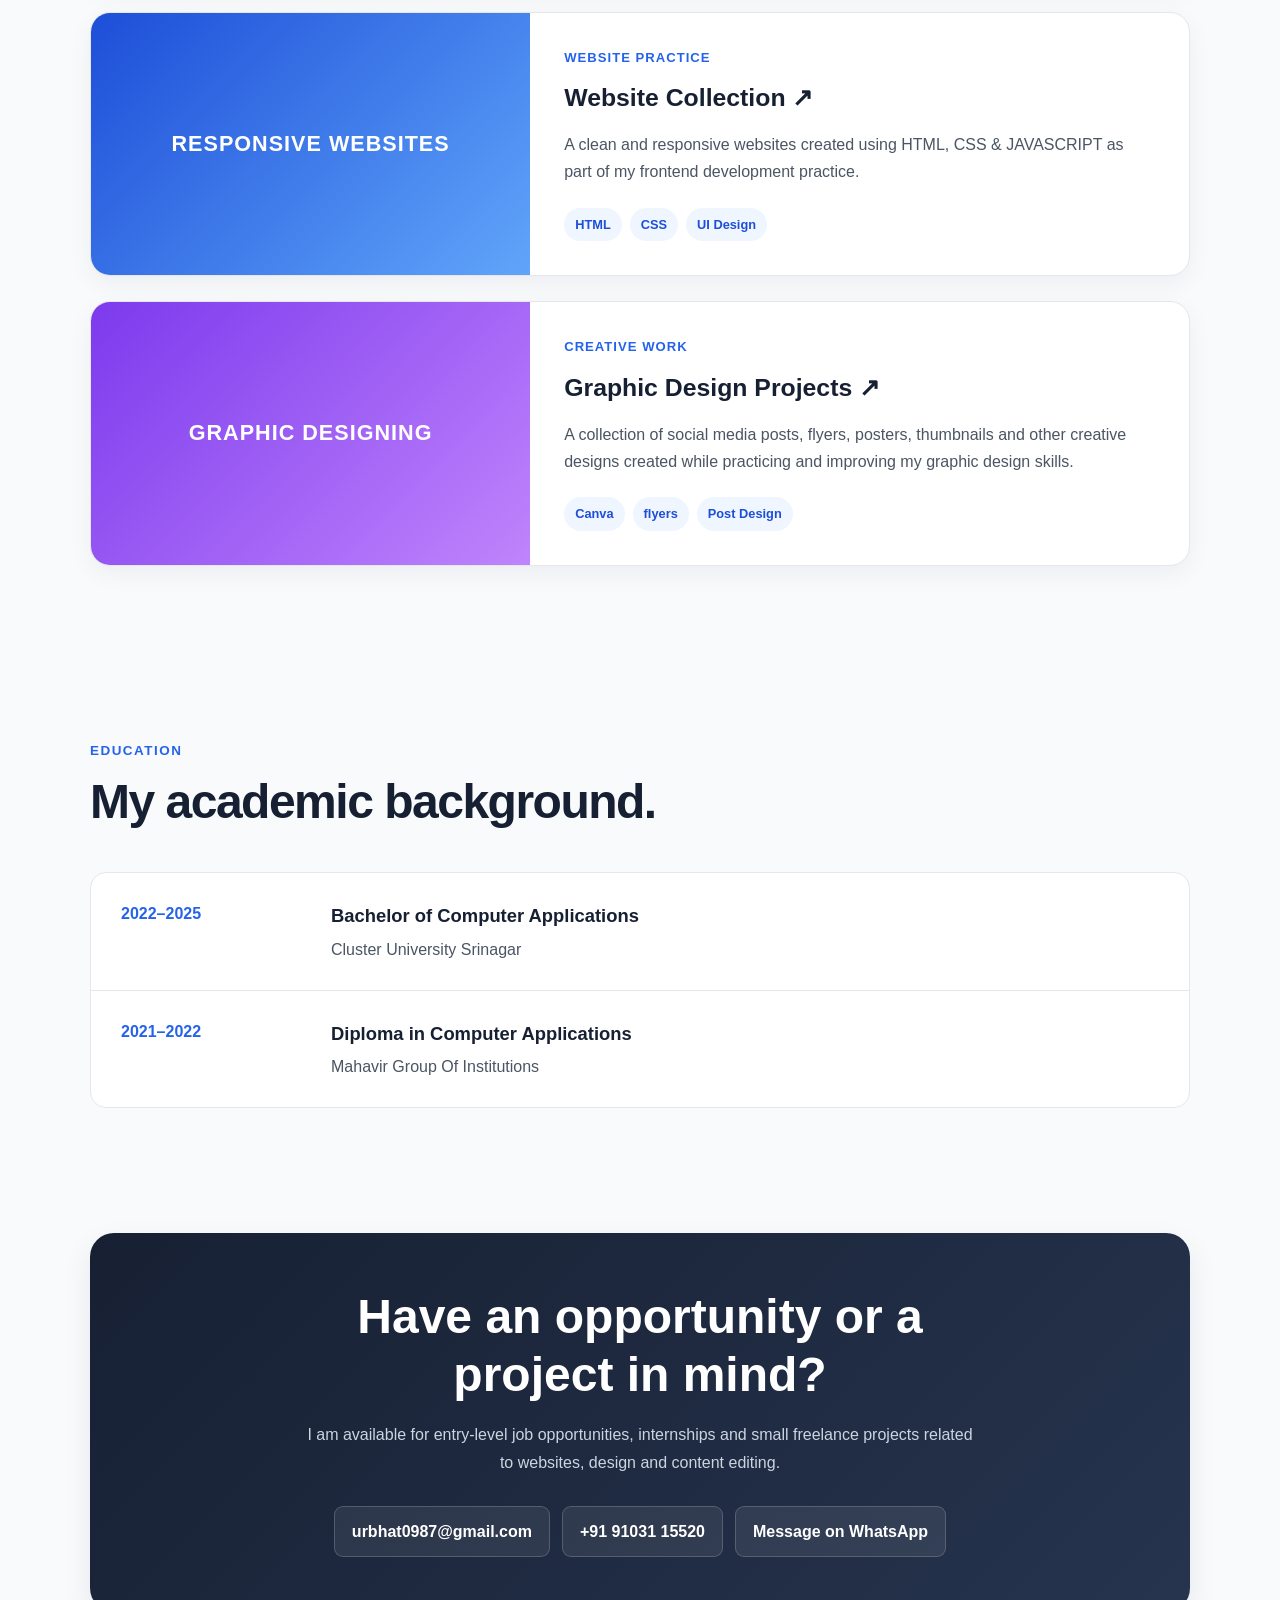
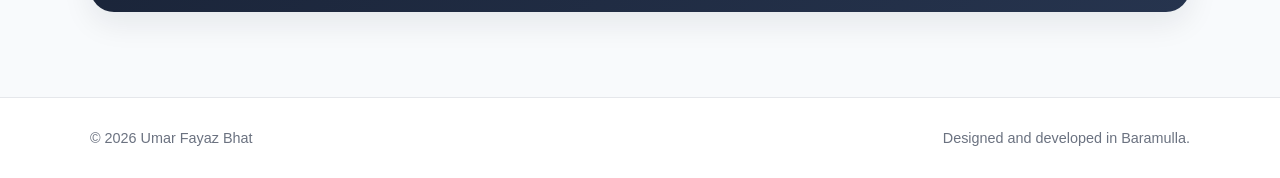
==== commit 5b042d60: "Update index.html" ====
--- a/index.html
+++ b/index.html
@@ -84,11 +84,11 @@
 
         <div class="about-grid">
           <div class="about-note">
-            <strong>My approach</strong>
-            <p>
-              I prefer simple designs, readable layouts and practical solutions.
-              I do not add unnecessary effects when a clean design can
-              communicate the idea better.
+            <strong>Developer's Note</strong>
+            <p>
+              I'm not chasing perfection. 
+              I'm chasing progress—one project, 
+              one bug, and one lesson at a time.
             </p>
           </div>
 
@@ -191,7 +191,7 @@
             <h3>Video Editing</h3>
             <p>
               Short-form video editing, captions, transitions and basic colour
-              adjustments using CapCut and Filmora.
+              adjustments using CapCut
             </p>
           </article>
 
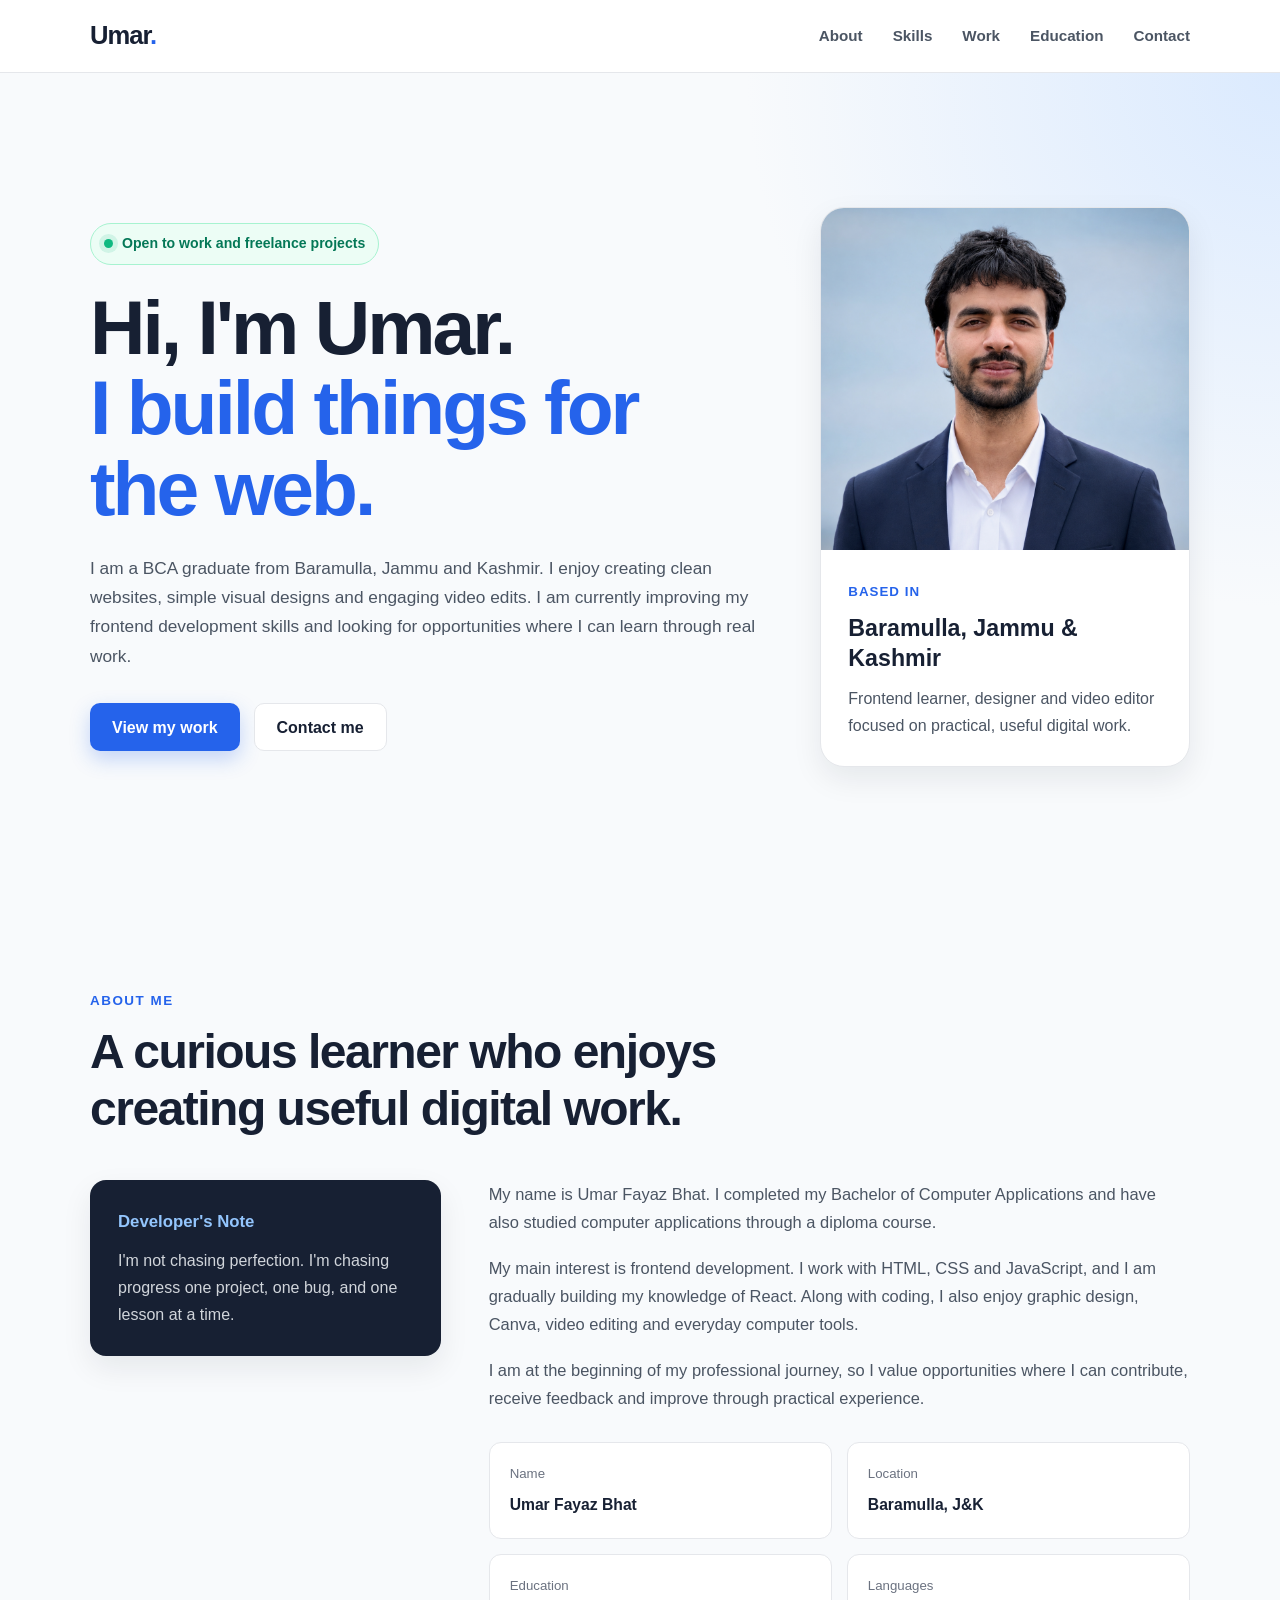
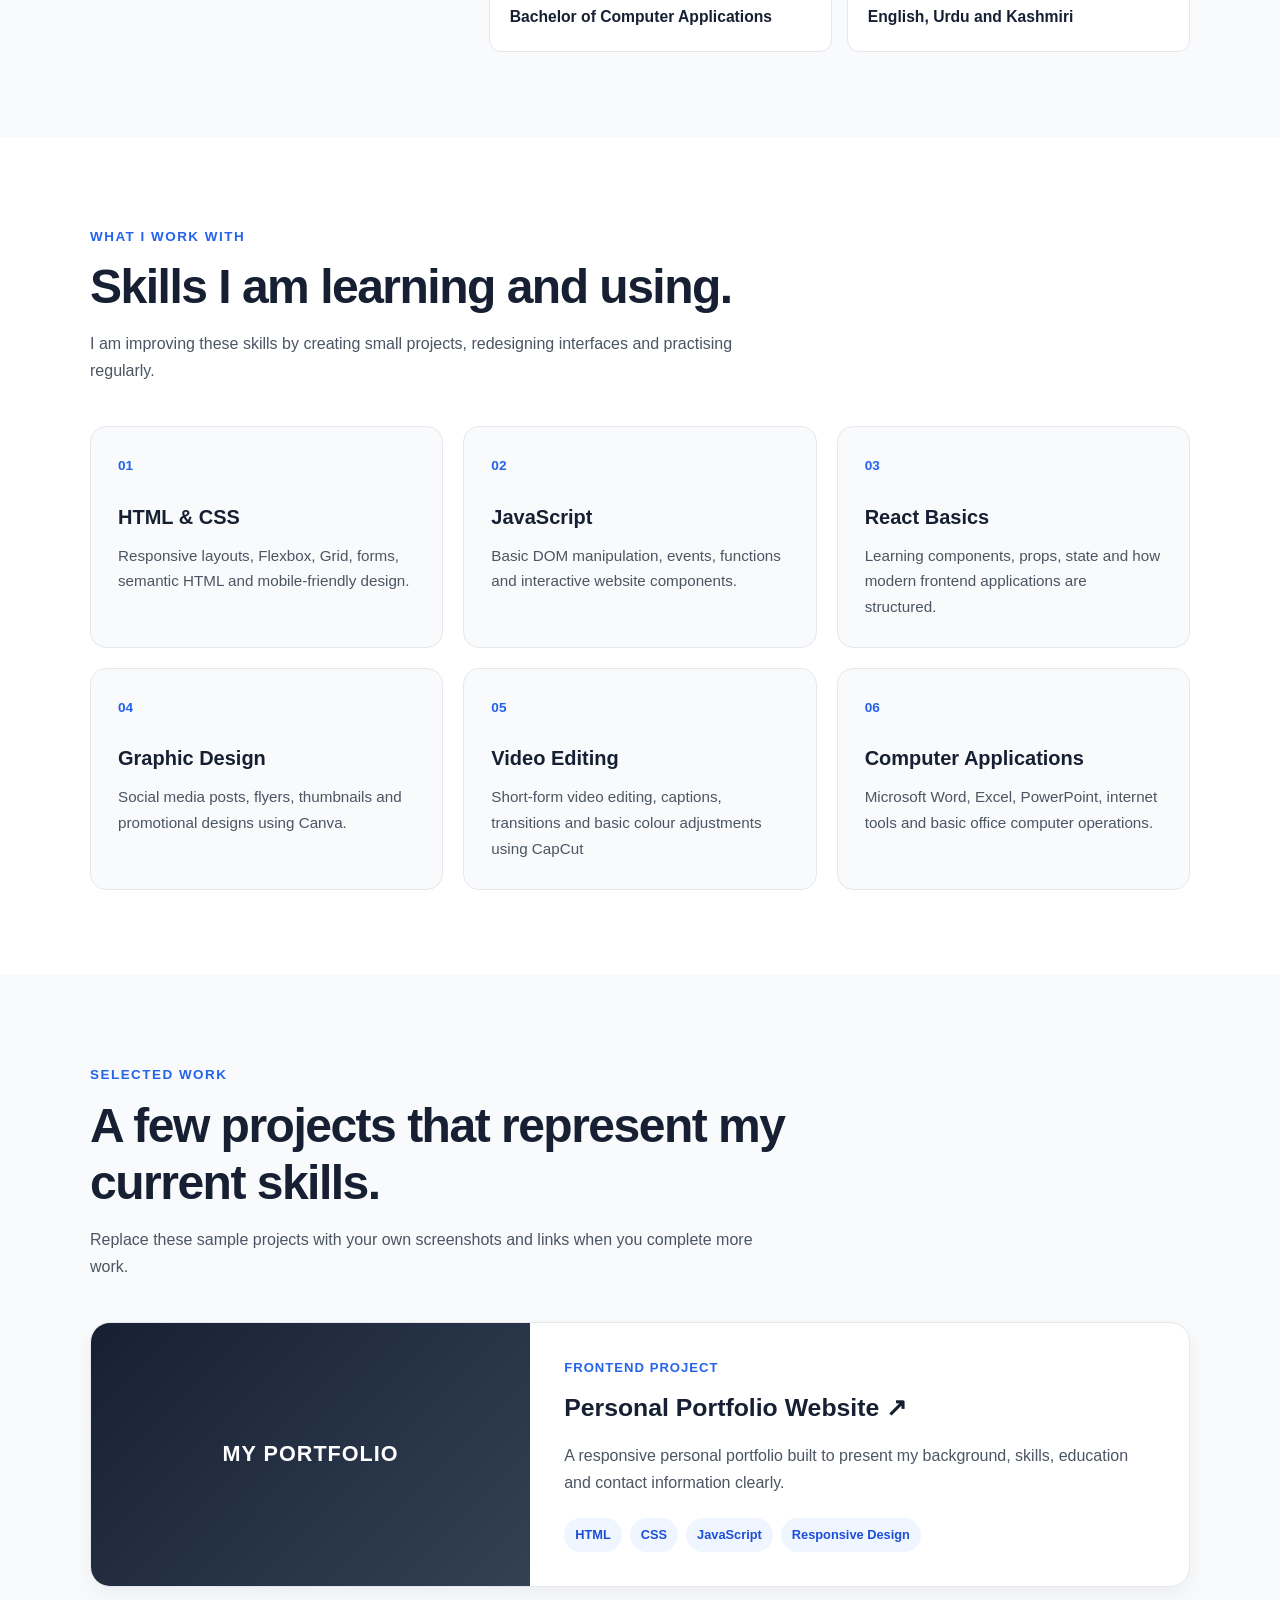
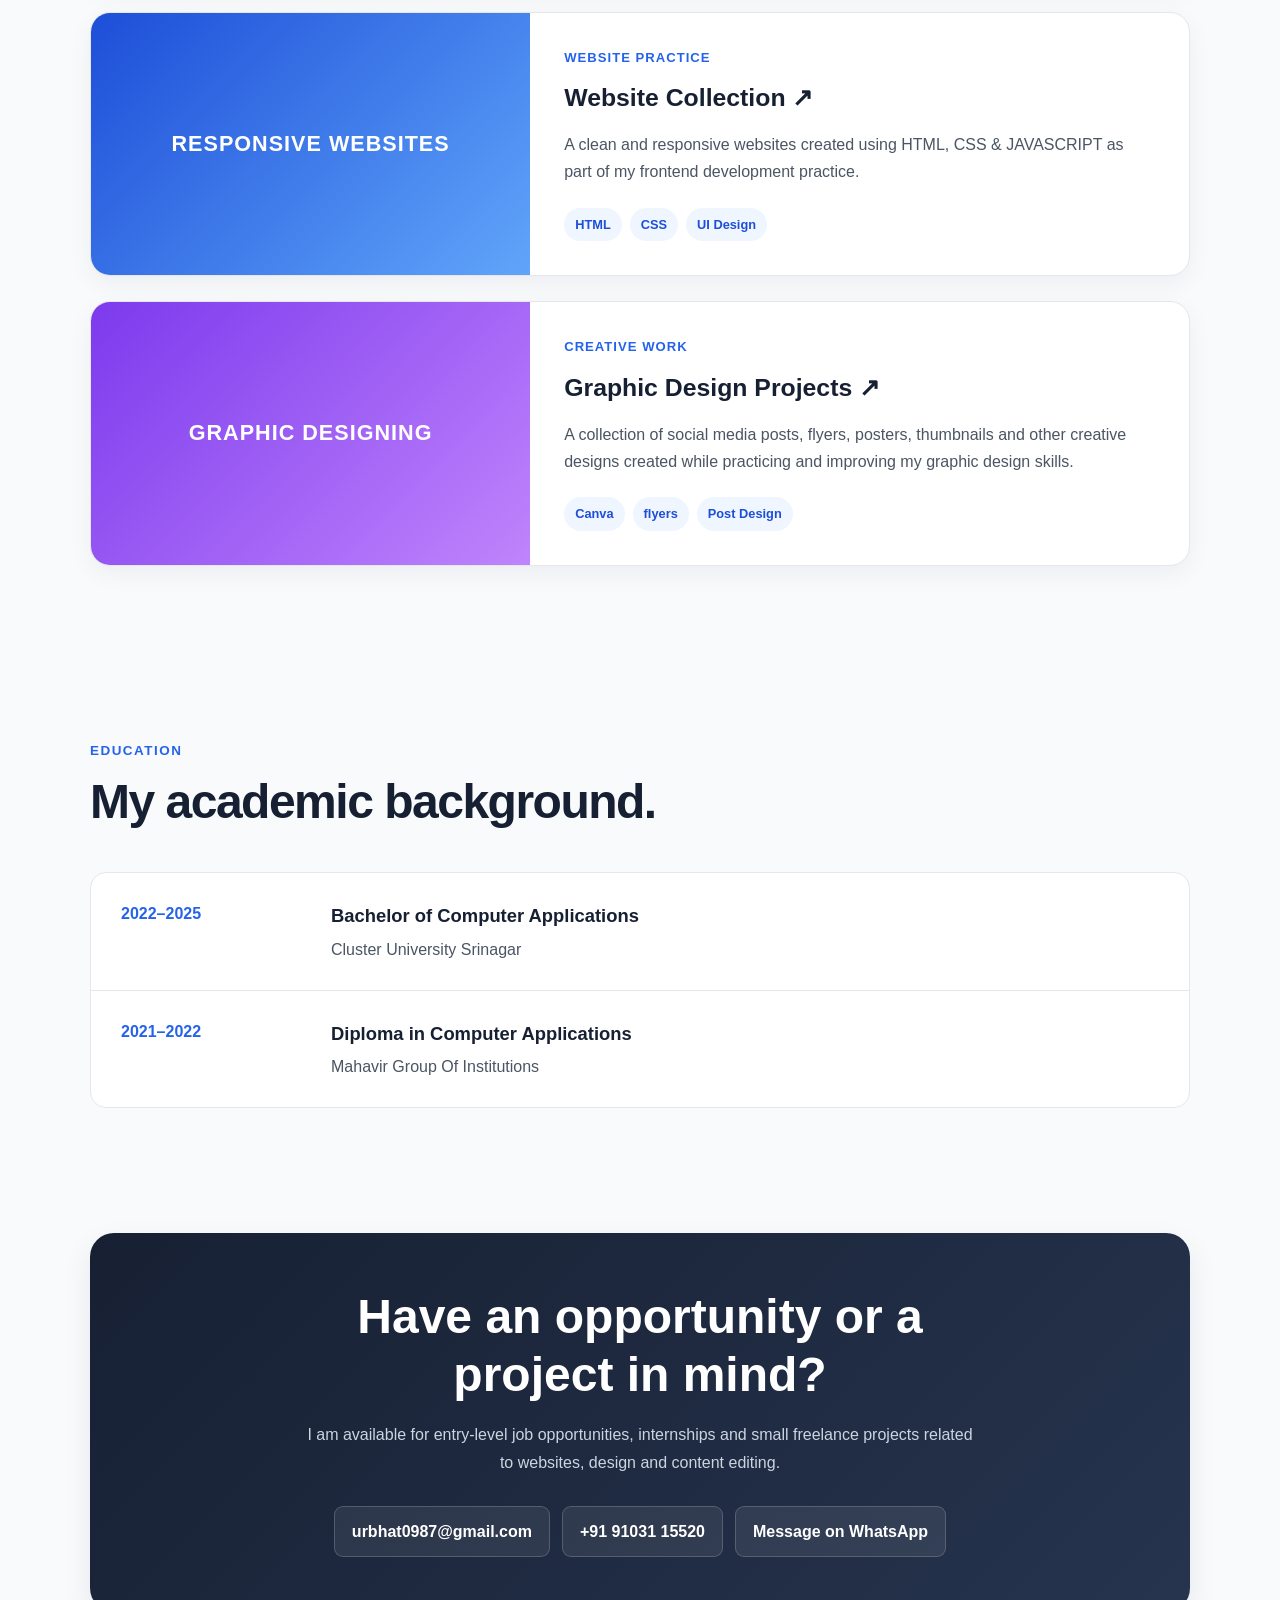
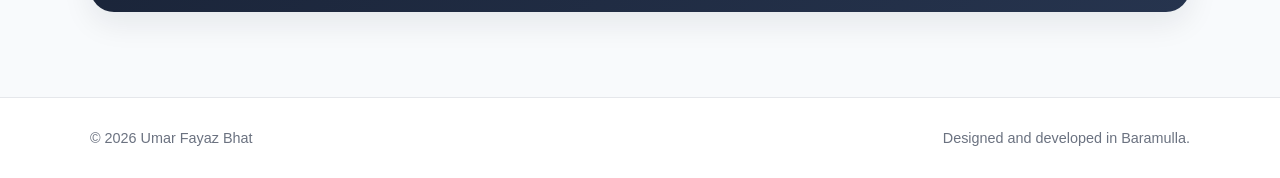
==== commit 1de406a6: "Update index.html" ====
--- a/index.html
+++ b/index.html
@@ -87,7 +87,7 @@
             <strong>Developer's Note</strong>
             <p>
               I'm not chasing perfection. 
-              I'm chasing progress—one project, 
+              I'm chasing progress one project, 
               one bug, and one lesson at a time.
             </p>
           </div>
